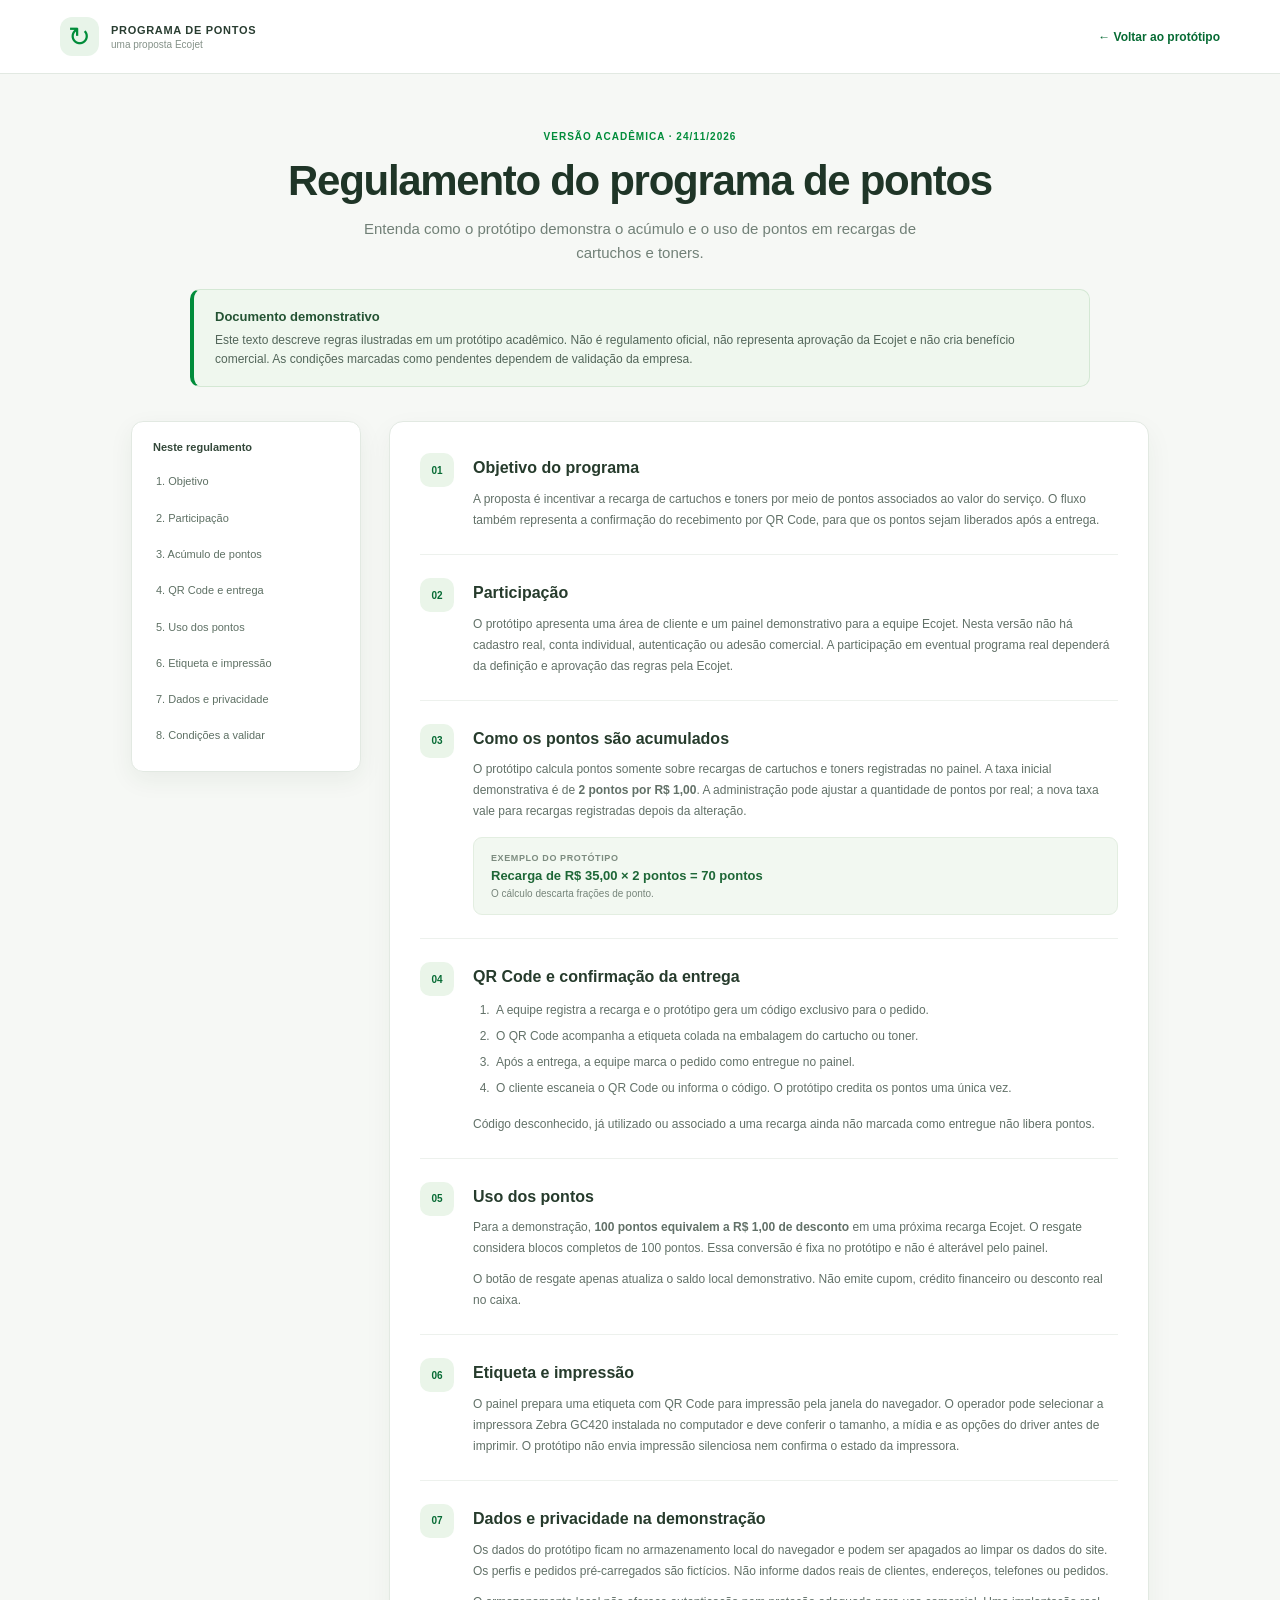
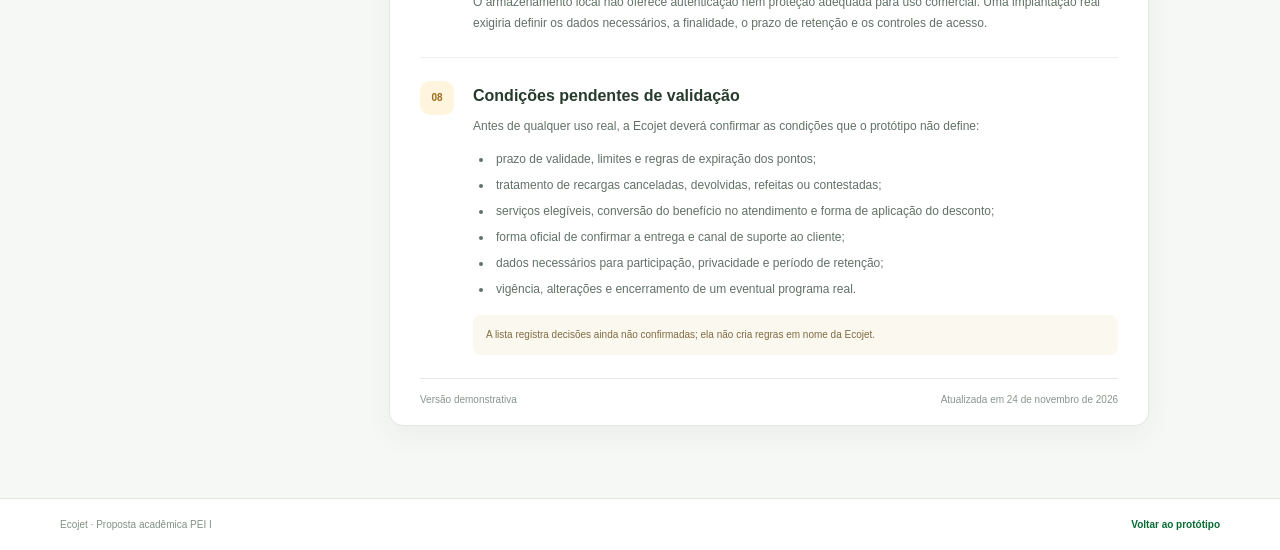
==== regulamento.html @ 711ddc19 "Adiciona regulamento demonstrativo do programa" ====
<!doctype html>
<html lang="pt-BR">
<head>
  <meta charset="utf-8">
  <meta name="viewport" content="width=device-width, initial-scale=1">
  <meta name="theme-color" content="#008c3a">
  <meta name="description" content="Regras demonstrativas do programa de pontos para recargas Ecojet.">
  <title>Regulamento demonstrativo | Ecojet</title>
  <link rel="stylesheet" href="regulamento.css">
</head>
<body>
  <header class="reg-header">
    <a class="reg-brand" href="index.html" aria-label="Voltar ao protótipo Ecojet">
      <span class="brand-mark" aria-hidden="true">↻</span>
      <span><strong>PROGRAMA DE PONTOS</strong><small>uma proposta Ecojet</small></span>
    </a>
    <a class="back-link" href="index.html">← Voltar ao protótipo</a>
  </header>

  <main class="reg-main">
    <section class="reg-hero">
      <span class="eyebrow">VERSÃO ACADÊMICA · 24/11/2026</span>
      <h1>Regulamento do programa de pontos</h1>
      <p>Entenda como o protótipo demonstra o acúmulo e o uso de pontos em recargas de cartuchos e toners.</p>
    </section>

    <aside class="draft-notice" role="note">
      <strong>Documento demonstrativo</strong>
      <p>Este texto descreve regras ilustradas em um protótipo acadêmico. Não é regulamento oficial, não representa aprovação da Ecojet e não cria benefício comercial. As condições marcadas como pendentes dependem de validação da empresa.</p>
    </aside>

    <div class="reg-layout">
      <nav class="reg-index" aria-label="Índice do regulamento">
        <strong>Neste regulamento</strong>
        <a href="#objetivo">1. Objetivo</a>
        <a href="#participacao">2. Participação</a>
        <a href="#acumulo">3. Acúmulo de pontos</a>
        <a href="#qr-entrega">4. QR Code e entrega</a>
        <a href="#resgate">5. Uso dos pontos</a>
        <a href="#etiqueta">6. Etiqueta e impressão</a>
        <a href="#dados">7. Dados e privacidade</a>
        <a href="#pendencias">8. Condições a validar</a>
      </nav>

      <article class="reg-content">
        <section id="objetivo" class="reg-section">
          <span class="section-number">01</span>
          <div><h2>Objetivo do programa</h2>
            <p>A proposta é incentivar a recarga de cartuchos e toners por meio de pontos associados ao valor do serviço. O fluxo também representa a confirmação do recebimento por QR Code, para que os pontos sejam liberados após a entrega.</p>
          </div>
        </section>

        <section id="participacao" class="reg-section">
          <span class="section-number">02</span>
          <div><h2>Participação</h2>
            <p>O protótipo apresenta uma área de cliente e um painel demonstrativo para a equipe Ecojet. Nesta versão não há cadastro real, conta individual, autenticação ou adesão comercial. A participação em eventual programa real dependerá da definição e aprovação das regras pela Ecojet.</p>
          </div>
        </section>

        <section id="acumulo" class="reg-section">
          <span class="section-number">03</span>
          <div><h2>Como os pontos são acumulados</h2>
            <p>O protótipo calcula pontos somente sobre recargas de cartuchos e toners registradas no painel. A taxa inicial demonstrativa é de <strong>2 pontos por R$ 1,00</strong>. A administração pode ajustar a quantidade de pontos por real; a nova taxa vale para recargas registradas depois da alteração.</p>
            <div class="formula-card"><span>Exemplo do protótipo</span><strong>Recarga de R$ 35,00 × 2 pontos = 70 pontos</strong><small>O cálculo descarta frações de ponto.</small></div>
          </div>
        </section>

        <section id="qr-entrega" class="reg-section">
          <span class="section-number">04</span>
          <div><h2>QR Code e confirmação da entrega</h2>
            <ol>
              <li>A equipe registra a recarga e o protótipo gera um código exclusivo para o pedido.</li>
              <li>O QR Code acompanha a etiqueta colada na embalagem do cartucho ou toner.</li>
              <li>Após a entrega, a equipe marca o pedido como entregue no painel.</li>
              <li>O cliente escaneia o QR Code ou informa o código. O protótipo credita os pontos uma única vez.</li>
            </ol>
            <p>Código desconhecido, já utilizado ou associado a uma recarga ainda não marcada como entregue não libera pontos.</p>
          </div>
        </section>

        <section id="resgate" class="reg-section">
          <span class="section-number">05</span>
          <div><h2>Uso dos pontos</h2>
            <p>Para a demonstração, <strong>100 pontos equivalem a R$ 1,00 de desconto</strong> em uma próxima recarga Ecojet. O resgate considera blocos completos de 100 pontos. Essa conversão é fixa no protótipo e não é alterável pelo painel.</p>
            <p>O botão de resgate apenas atualiza o saldo local demonstrativo. Não emite cupom, crédito financeiro ou desconto real no caixa.</p>
          </div>
        </section>

        <section id="etiqueta" class="reg-section">
          <span class="section-number">06</span>
          <div><h2>Etiqueta e impressão</h2>
            <p>O painel prepara uma etiqueta com QR Code para impressão pela janela do navegador. O operador pode selecionar a impressora Zebra GC420 instalada no computador e deve conferir o tamanho, a mídia e as opções do driver antes de imprimir. O protótipo não envia impressão silenciosa nem confirma o estado da impressora.</p>
          </div>
        </section>

        <section id="dados" class="reg-section">
          <span class="section-number">07</span>
          <div><h2>Dados e privacidade na demonstração</h2>
            <p>Os dados do protótipo ficam no armazenamento local do navegador e podem ser apagados ao limpar os dados do site. Os perfis e pedidos pré-carregados são fictícios. Não informe dados reais de clientes, endereços, telefones ou pedidos.</p>
            <p>O armazenamento local não oferece autenticação nem proteção adequada para uso comercial. Uma implantação real exigiria definir os dados necessários, a finalidade, o prazo de retenção e os controles de acesso.</p>
          </div>
        </section>

        <section id="pendencias" class="reg-section pending-section">
          <span class="section-number">08</span>
          <div><h2>Condições pendentes de validação</h2>
            <p>Antes de qualquer uso real, a Ecojet deverá confirmar as condições que o protótipo não define:</p>
            <ul>
              <li>prazo de validade, limites e regras de expiração dos pontos;</li>
              <li>tratamento de recargas canceladas, devolvidas, refeitas ou contestadas;</li>
              <li>serviços elegíveis, conversão do benefício no atendimento e forma de aplicação do desconto;</li>
              <li>forma oficial de confirmar a entrega e canal de suporte ao cliente;</li>
              <li>dados necessários para participação, privacidade e período de retenção;</li>
              <li>vigência, alterações e encerramento de um eventual programa real.</li>
            </ul>
            <p class="pending-footnote">A lista registra decisões ainda não confirmadas; ela não cria regras em nome da Ecojet.</p>
          </div>
        </section>

        <div class="reg-version"><span>Versão demonstrativa</span><span>Atualizada em 24 de novembro de 2026</span></div>
      </article>
    </div>
  </main>

  <footer class="reg-footer">Ecojet · Proposta acadêmica PEI I <a href="index.html">Voltar ao protótipo</a></footer>
</body>
</html>
---- regulamento.css ----
:root{font-family:Inter,Manrope,"Segoe UI",Arial,sans-serif;color:#26382d;background:#f6f8f5;font-synthesis:none;text-rendering:optimizeLegibility;--green:#008c3a;--green-dark:#076b34;--line:#e2e9e2;--muted:#718077}
*{box-sizing:border-box}
html{scroll-behavior:smooth;scroll-padding-top:26px}
body{margin:0;background:#f6f8f5}
a{color:var(--green-dark)}
.reg-header{height:74px;background:#fff;border-bottom:1px solid var(--line);display:flex;align-items:center;justify-content:space-between;padding:0 max(28px,calc((100vw - 1160px)/2))}
.reg-brand{display:flex;align-items:center;gap:12px;text-decoration:none;color:#293d31}
.brand-mark{width:39px;height:39px;border-radius:12px;background:#e8f4e9;color:var(--green);display:grid;place-items:center;font-size:27px;font-weight:700}
.reg-brand strong,.reg-brand small{display:block}
.reg-brand strong{font-size:11px;letter-spacing:.7px}
.reg-brand small{font-size:10px;color:#849188;margin-top:3px}
.back-link{font-size:12px;font-weight:700;text-decoration:none}
.reg-main{max-width:1160px;margin:auto;padding:52px 28px 72px}
.reg-hero{max-width:780px;margin:0 auto 24px;text-align:center}
.eyebrow{font-size:10px;letter-spacing:1px;font-weight:800;color:var(--green);text-transform:uppercase}
.reg-hero h1{font-size:clamp(28px,4vw,42px);line-height:1.12;letter-spacing:-1.3px;margin:13px 0;color:#1f3527}
.reg-hero p{font-size:15px;line-height:1.6;color:var(--muted);margin:0 auto;max-width:620px}
.draft-notice{max-width:900px;margin:0 auto 34px;padding:17px 21px;background:#eff7ee;border:1px solid #d4e8d4;border-left:4px solid var(--green);border-radius:10px}
.draft-notice strong{font-size:13px;color:#245333}
.draft-notice p{font-size:12px;line-height:1.6;color:#53665a;margin:6px 0 0}
.reg-layout{display:grid;grid-template-columns:230px minmax(0,760px);justify-content:center;align-items:start;gap:28px}
.reg-index{position:sticky;top:20px;background:#fff;border:1px solid var(--line);border-radius:12px;padding:19px 16px;display:grid;gap:4px;box-shadow:0 8px 24px #203d2710}
.reg-index strong{font-size:11px;margin:0 0 8px 5px;color:#34483a}
.reg-index a{padding:9px 8px;border-radius:7px;color:#5e7064;text-decoration:none;font-size:11px;line-height:1.3}
.reg-index a:hover,.reg-index a:focus{background:#eef6ee;color:var(--green-dark)}
.reg-content{background:#fff;border:1px solid var(--line);border-radius:14px;padding:8px 30px 20px;box-shadow:0 10px 28px #203d270d}
.reg-section{display:grid;grid-template-columns:40px minmax(0,1fr);gap:13px;padding:23px 0;border-bottom:1px solid #edf1ed;scroll-margin-top:24px}
.section-number{width:34px;height:34px;border-radius:10px;display:grid;place-items:center;background:#eaf5e9;color:var(--green-dark);font-size:10px;font-weight:800}
.reg-section h2{font-size:16px;line-height:1.35;margin:4px 0 10px;color:#263b2c}
.reg-section p,.reg-section li{font-size:12px;line-height:1.75;color:#627168}
.reg-section p{margin:0 0 10px}
.reg-section p:last-child{margin-bottom:0}
.reg-section ol,.reg-section ul{padding-left:20px;margin:8px 0 12px}
.reg-section li{padding:2px 0 3px 3px}
.formula-card{margin-top:15px;padding:15px 17px;border-radius:9px;background:#f2f8f1;border:1px solid #e3eee1;display:grid;gap:5px}
.formula-card span{font-size:9px;color:#7c8b7f;letter-spacing:.6px;text-transform:uppercase;font-weight:800}
.formula-card strong{font-size:13px;color:#1e6737}
.formula-card small{font-size:10px;color:#77857b}
.pending-section{border:0}
.pending-section .section-number{background:#fff4dd;color:#9a6b17}
.pending-footnote{padding:11px 13px;border-radius:8px;background:#fbf8ef;color:#806c42!important;font-size:10px!important}
.reg-version{border-top:1px solid var(--line);padding:15px 0 0;display:flex;justify-content:space-between;font-size:10px;color:#89968d}
.reg-footer{border-top:1px solid var(--line);background:#fff;padding:20px max(28px,calc((100vw - 1160px)/2));font-size:10px;color:#829087;display:flex;justify-content:space-between}
.reg-footer a{font-weight:700;text-decoration:none}
@media(max-width:760px){.reg-header{height:auto;min-height:66px;padding:11px 16px}.back-link{font-size:10px}.reg-main{padding:34px 15px 45px}.reg-hero h1{letter-spacing:-.7px}.reg-hero p{font-size:13px}.draft-notice{padding:14px 15px;margin-bottom:22px}.reg-layout{grid-template-columns:1fr;gap:14px}.reg-index{position:static;grid-template-columns:1fr 1fr;padding:13px;gap:3px}.reg-index strong{grid-column:1/-1}.reg-index a{font-size:10px;padding:8px 6px}.reg-content{padding:3px 17px 15px}.reg-section{grid-template-columns:31px 1fr;gap:9px;padding:19px 0}.section-number{width:29px;height:29px;font-size:9px}.reg-section h2{font-size:15px}.reg-section p,.reg-section li{font-size:11px}.reg-version{gap:15px;flex-wrap:wrap}.reg-footer{padding:18px 16px;gap:12px;flex-wrap:wrap}}
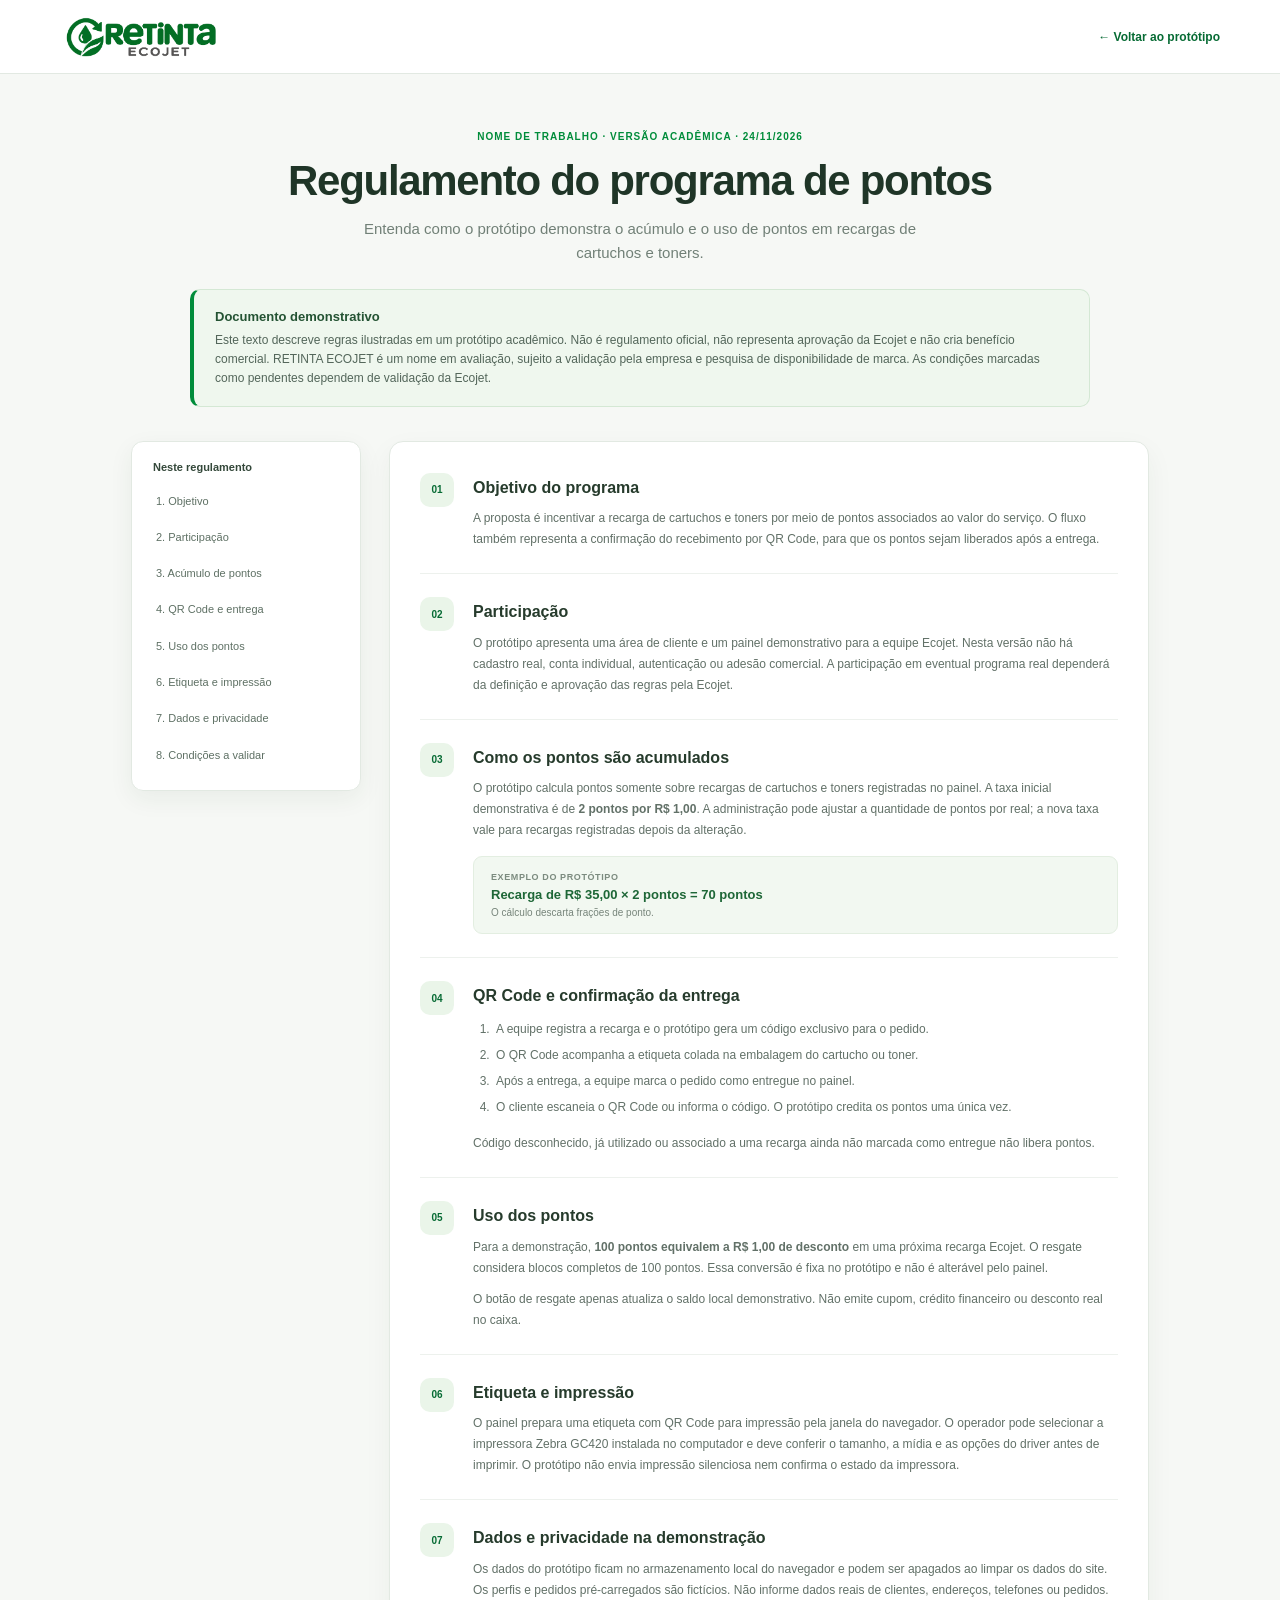
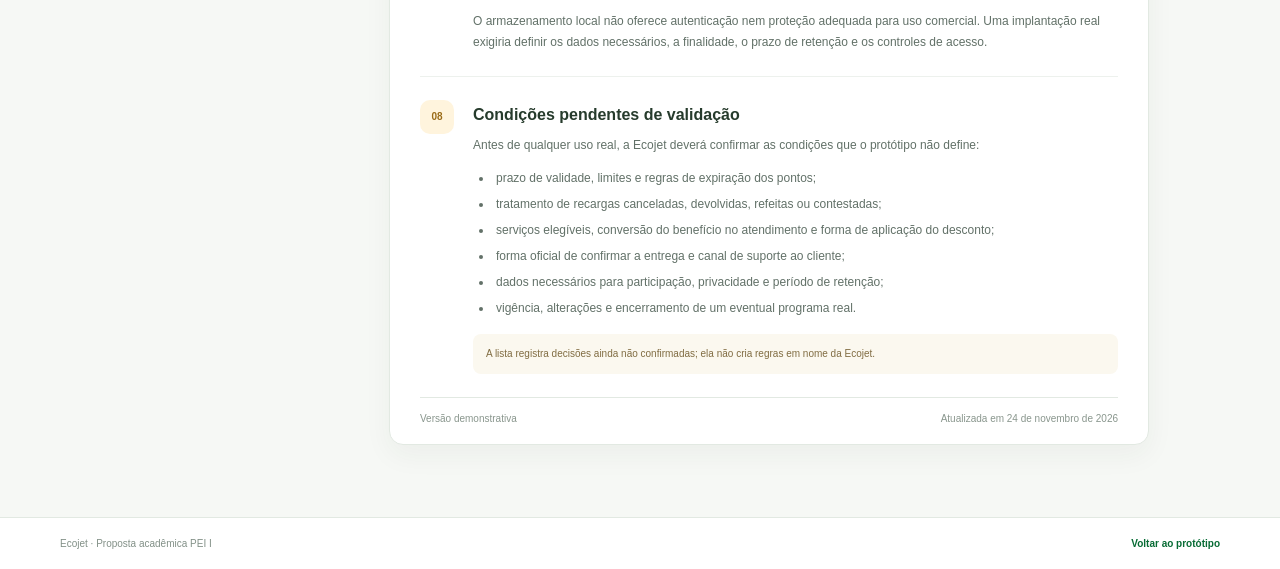
==== commit 09f48ce4: "Padroniza identidade RETINTA ECOJET" ====
--- a/regulamento.html
+++ b/regulamento.html
@@ -5,28 +5,27 @@
   <meta name="viewport" content="width=device-width, initial-scale=1">
   <meta name="theme-color" content="#008c3a">
   <meta name="description" content="Regras demonstrativas do programa de pontos para recargas Ecojet.">
-  <title>Regulamento demonstrativo | Ecojet</title>
+  <title>Regulamento demonstrativo | RETINTA ECOJET</title>
   <link rel="stylesheet" href="regulamento.css">
 </head>
 <body>
   <header class="reg-header">
-    <a class="reg-brand" href="index.html" aria-label="Voltar ao protótipo Ecojet">
-      <span class="brand-mark" aria-hidden="true">↻</span>
-      <span><strong>PROGRAMA DE PONTOS</strong><small>uma proposta Ecojet</small></span>
+    <a class="reg-brand" href="index.html" aria-label="Voltar ao protótipo RETINTA ECOJET">
+      <img src="assets/retinta-ecojet-logo.png" alt="RETINTA ECOJET">
     </a>
     <a class="back-link" href="index.html">← Voltar ao protótipo</a>
   </header>
 
   <main class="reg-main">
     <section class="reg-hero">
-      <span class="eyebrow">VERSÃO ACADÊMICA · 24/11/2026</span>
+      <span class="eyebrow">NOME DE TRABALHO · VERSÃO ACADÊMICA · 24/11/2026</span>
       <h1>Regulamento do programa de pontos</h1>
       <p>Entenda como o protótipo demonstra o acúmulo e o uso de pontos em recargas de cartuchos e toners.</p>
     </section>
 
     <aside class="draft-notice" role="note">
       <strong>Documento demonstrativo</strong>
-      <p>Este texto descreve regras ilustradas em um protótipo acadêmico. Não é regulamento oficial, não representa aprovação da Ecojet e não cria benefício comercial. As condições marcadas como pendentes dependem de validação da empresa.</p>
+      <p>Este texto descreve regras ilustradas em um protótipo acadêmico. Não é regulamento oficial, não representa aprovação da Ecojet e não cria benefício comercial. RETINTA ECOJET é um nome em avaliação, sujeito a validação pela empresa e pesquisa de disponibilidade de marca. As condições marcadas como pendentes dependem de validação da Ecojet.</p>
     </aside>
 
     <div class="reg-layout">
--- a/regulamento.css
+++ b/regulamento.css
@@ -4,7 +4,8 @@
 body{margin:0;background:#f6f8f5}
 a{color:var(--green-dark)}
 .reg-header{height:74px;background:#fff;border-bottom:1px solid var(--line);display:flex;align-items:center;justify-content:space-between;padding:0 max(28px,calc((100vw - 1160px)/2))}
-.reg-brand{display:flex;align-items:center;gap:12px;text-decoration:none;color:#293d31}
+.reg-brand{display:flex;align-items:center;text-decoration:none;color:#293d31}
+.reg-brand img{display:block;width:190px;height:auto;max-height:54px;object-fit:contain;object-position:left center}
 .brand-mark{width:39px;height:39px;border-radius:12px;background:#e8f4e9;color:var(--green);display:grid;place-items:center;font-size:27px;font-weight:700}
 .reg-brand strong,.reg-brand small{display:block}
 .reg-brand strong{font-size:11px;letter-spacing:.7px}
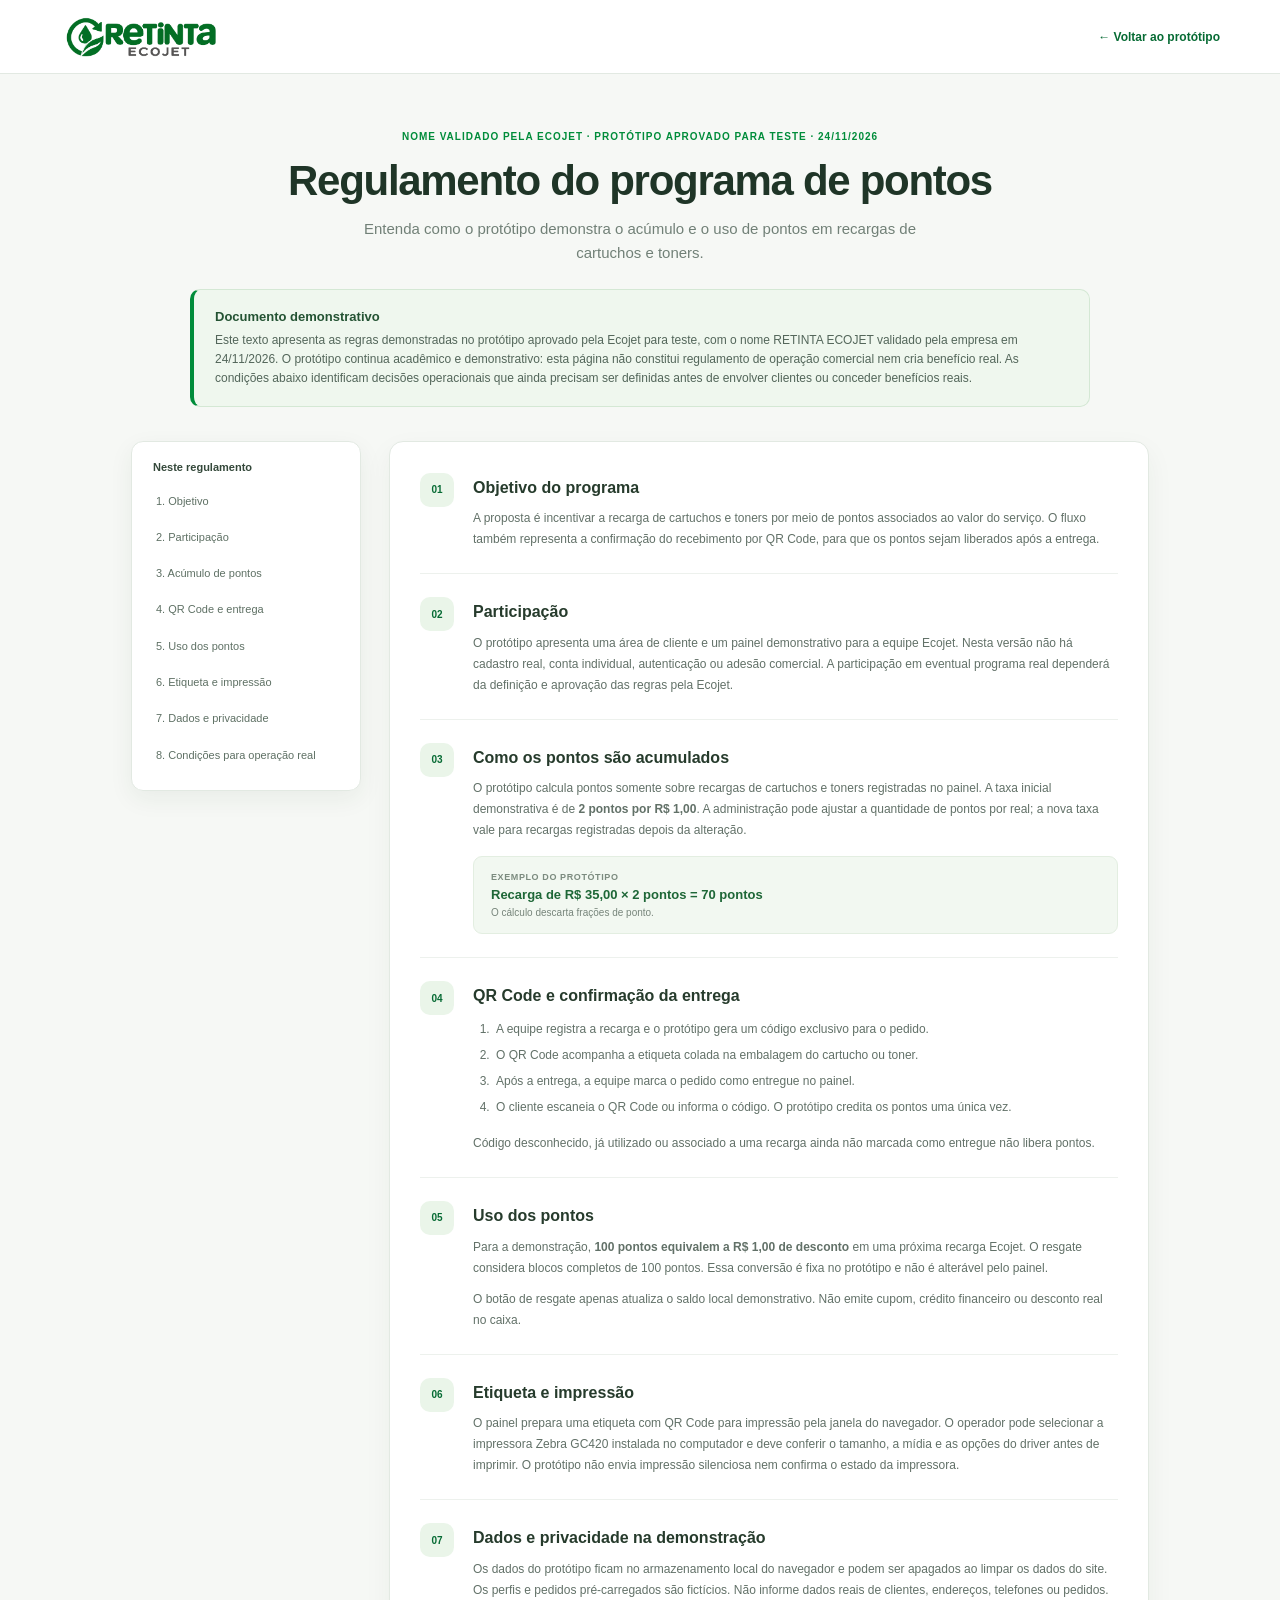
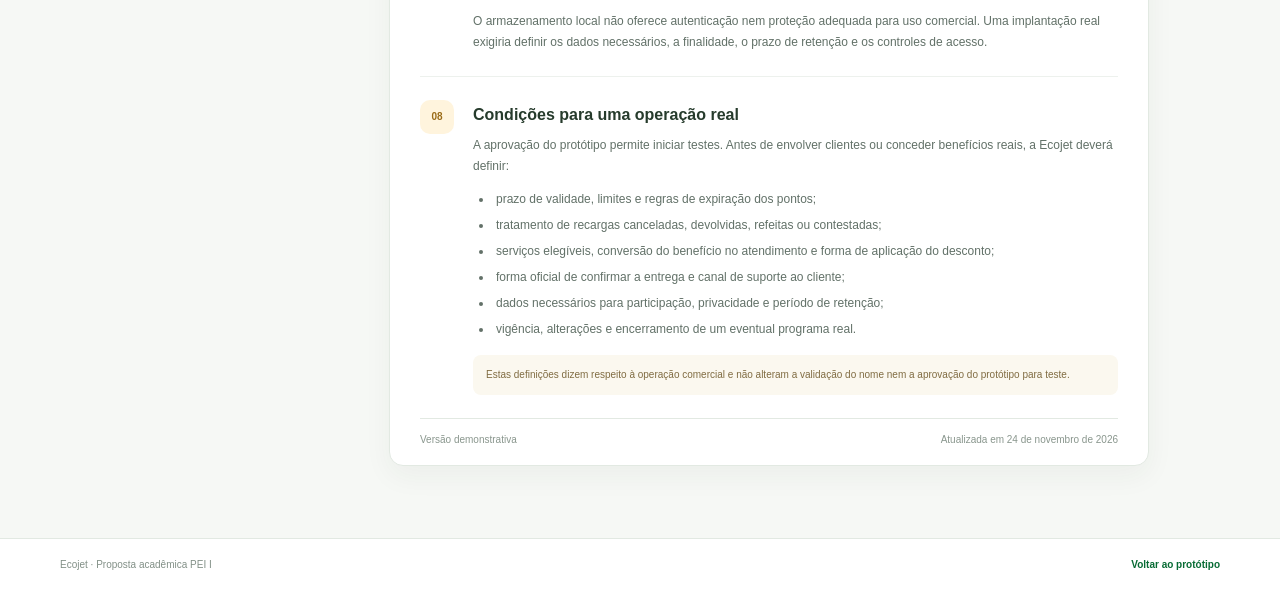
==== commit 4c1f6d6f: "Registra aprovação e validação da Ecojet" ====
--- a/regulamento.html
+++ b/regulamento.html
@@ -18,14 +18,14 @@
 
   <main class="reg-main">
     <section class="reg-hero">
-      <span class="eyebrow">NOME DE TRABALHO · VERSÃO ACADÊMICA · 24/11/2026</span>
+      <span class="eyebrow">NOME VALIDADO PELA ECOJET · PROTÓTIPO APROVADO PARA TESTE · 24/11/2026</span>
       <h1>Regulamento do programa de pontos</h1>
       <p>Entenda como o protótipo demonstra o acúmulo e o uso de pontos em recargas de cartuchos e toners.</p>
     </section>
 
     <aside class="draft-notice" role="note">
       <strong>Documento demonstrativo</strong>
-      <p>Este texto descreve regras ilustradas em um protótipo acadêmico. Não é regulamento oficial, não representa aprovação da Ecojet e não cria benefício comercial. RETINTA ECOJET é um nome em avaliação, sujeito a validação pela empresa e pesquisa de disponibilidade de marca. As condições marcadas como pendentes dependem de validação da Ecojet.</p>
+      <p>Este texto apresenta as regras demonstradas no protótipo aprovado pela Ecojet para teste, com o nome RETINTA ECOJET validado pela empresa em 24/11/2026. O protótipo continua acadêmico e demonstrativo: esta página não constitui regulamento de operação comercial nem cria benefício real. As condições abaixo identificam decisões operacionais que ainda precisam ser definidas antes de envolver clientes ou conceder benefícios reais.</p>
     </aside>
 
     <div class="reg-layout">
@@ -38,7 +38,7 @@
         <a href="#resgate">5. Uso dos pontos</a>
         <a href="#etiqueta">6. Etiqueta e impressão</a>
         <a href="#dados">7. Dados e privacidade</a>
-        <a href="#pendencias">8. Condições a validar</a>
+        <a href="#pendencias">8. Condições para operação real</a>
       </nav>
 
       <article class="reg-content">
@@ -102,8 +102,8 @@
 
         <section id="pendencias" class="reg-section pending-section">
           <span class="section-number">08</span>
-          <div><h2>Condições pendentes de validação</h2>
-            <p>Antes de qualquer uso real, a Ecojet deverá confirmar as condições que o protótipo não define:</p>
+          <div><h2>Condições para uma operação real</h2>
+            <p>A aprovação do protótipo permite iniciar testes. Antes de envolver clientes ou conceder benefícios reais, a Ecojet deverá definir:</p>
             <ul>
               <li>prazo de validade, limites e regras de expiração dos pontos;</li>
               <li>tratamento de recargas canceladas, devolvidas, refeitas ou contestadas;</li>
@@ -112,7 +112,7 @@
               <li>dados necessários para participação, privacidade e período de retenção;</li>
               <li>vigência, alterações e encerramento de um eventual programa real.</li>
             </ul>
-            <p class="pending-footnote">A lista registra decisões ainda não confirmadas; ela não cria regras em nome da Ecojet.</p>
+            <p class="pending-footnote">Estas definições dizem respeito à operação comercial e não alteram a validação do nome nem a aprovação do protótipo para teste.</p>
           </div>
         </section>
 
